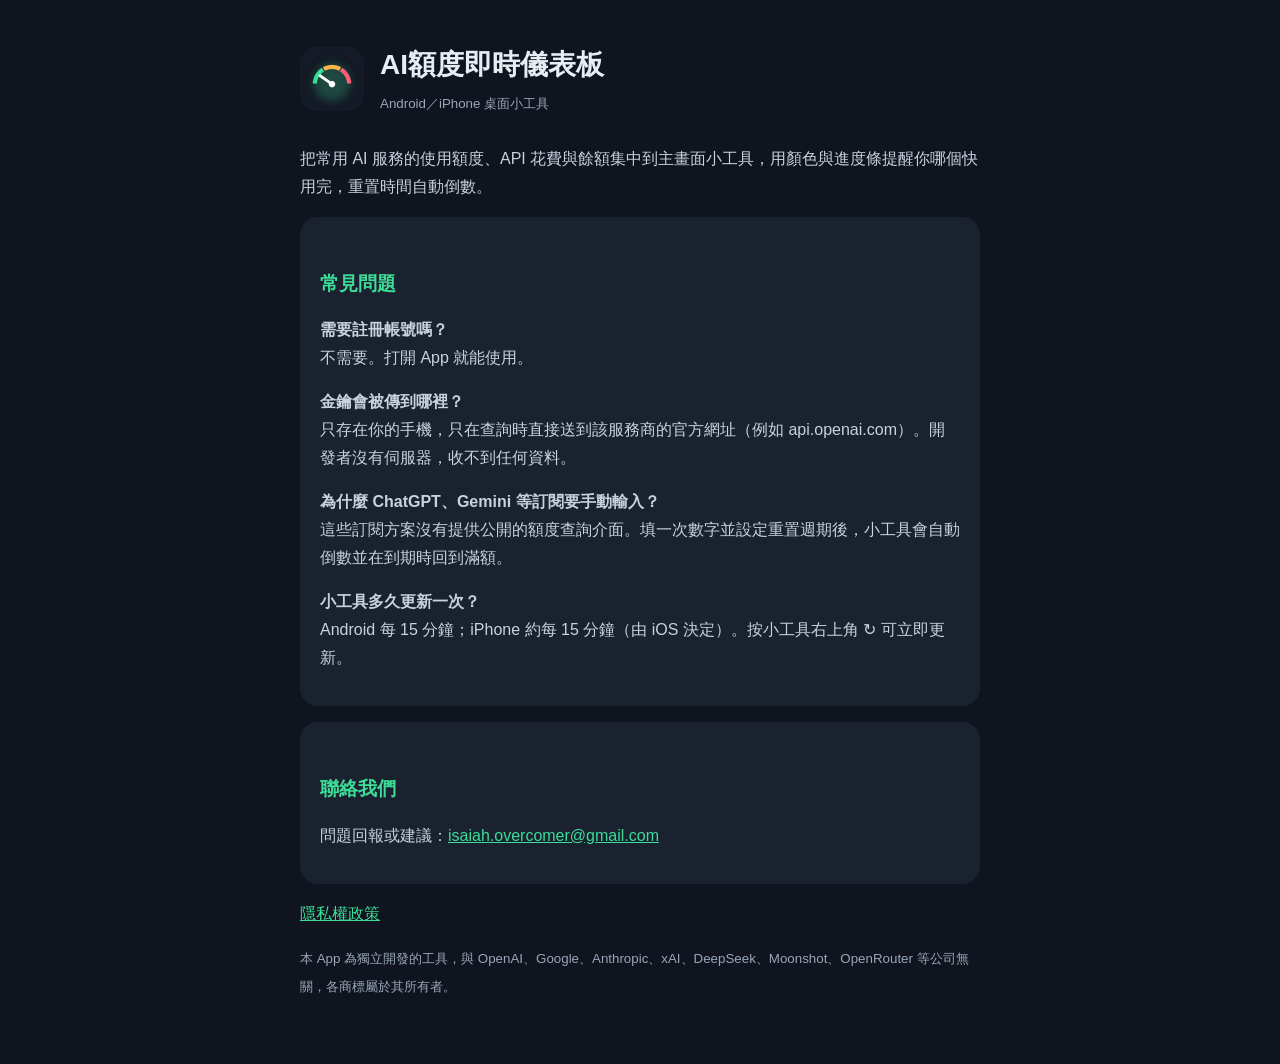
==== index.html @ acc5f18b "支援頁與隱私權政策" ====
<!DOCTYPE html>
<html lang="zh-Hant"><head><meta charset="utf-8"><meta name="viewport" content="width=device-width,initial-scale=1">
<title>AI額度即時儀表板｜支援</title><link rel="stylesheet" href="style.css"></head>
<body><main>
<header><img src="icon.png" alt=""><div><h1>AI額度即時儀表板</h1><small>Android／iPhone 桌面小工具</small></div></header>
<p>把常用 AI 服務的使用額度、API 花費與餘額集中到主畫面小工具，用顏色與進度條提醒你哪個快用完，重置時間自動倒數。</p>
<div class="card">
<h2>常見問題</h2>
<p><b>需要註冊帳號嗎？</b><br>不需要。打開 App 就能使用。</p>
<p><b>金鑰會被傳到哪裡？</b><br>只存在你的手機，只在查詢時直接送到該服務商的官方網址（例如 api.openai.com）。開發者沒有伺服器，收不到任何資料。</p>
<p><b>為什麼 ChatGPT、Gemini 等訂閱要手動輸入？</b><br>這些訂閱方案沒有提供公開的額度查詢介面。填一次數字並設定重置週期後，小工具會自動倒數並在到期時回到滿額。</p>
<p><b>小工具多久更新一次？</b><br>Android 每 15 分鐘；iPhone 約每 15 分鐘（由 iOS 決定）。按小工具右上角 ↻ 可立即更新。</p>
</div>
<div class="card"><h2>聯絡我們</h2><p>問題回報或建議：<a href="mailto:isaiah.overcomer@gmail.com">isaiah.overcomer@gmail.com</a></p></div>
<p><a href="privacy.html">隱私權政策</a></p>
<small>本 App 為獨立開發的工具，與 OpenAI、Google、Anthropic、xAI、DeepSeek、Moonshot、OpenRouter 等公司無關，各商標屬於其所有者。</small>
</main></body></html>
---- style.css ----
:root{--bg:#0F141E;--s:#1A2230;--t:#E8ECF3;--sub:#9AA6B8;--a:#3DDC97}
*{box-sizing:border-box}body{margin:0;background:var(--bg);color:var(--t);font:16px/1.75 -apple-system,"PingFang TC","Noto Sans TC","Microsoft JhengHei",sans-serif}
main{max-width:720px;margin:0 auto;padding:40px 20px 64px}
header{display:flex;gap:16px;align-items:center;margin-bottom:28px}header img{width:64px;height:64px;border-radius:16px}
h1{font-size:28px;margin:0}h2{font-size:19px;margin:32px 0 8px;color:var(--a)}p,li{color:#C9D1DD}
.card{background:var(--s);border-radius:18px;padding:18px 20px;margin:16px 0}a{color:var(--a)}small{color:var(--sub)}
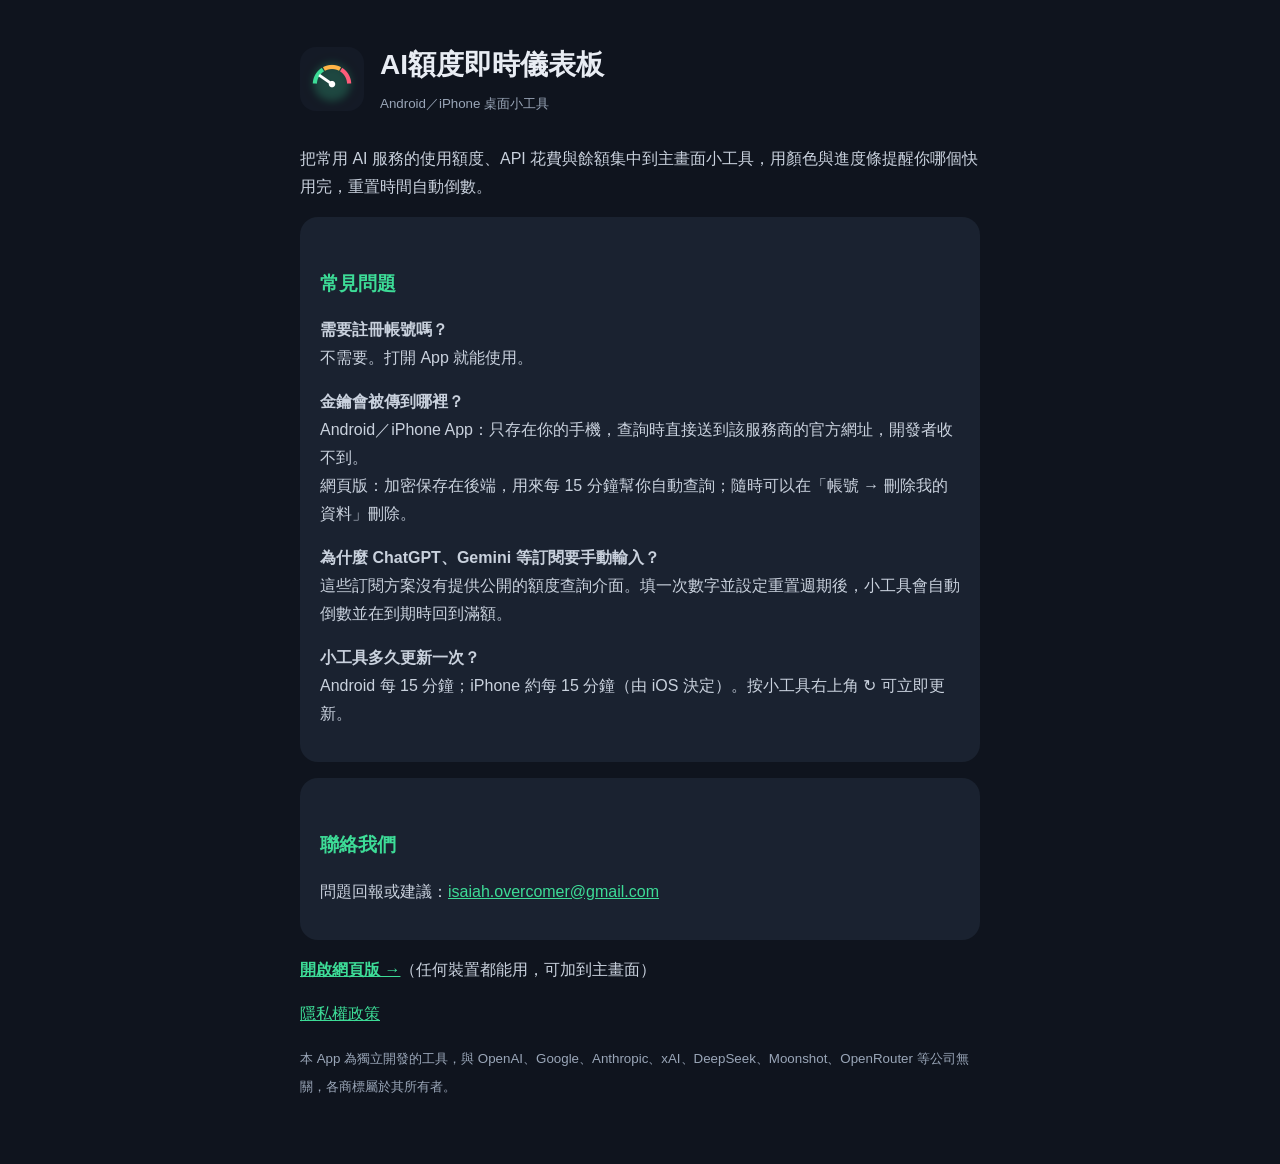
==== commit cec61ca4: "網頁版上線（app/）、後端程式（backend/Code.gs）、隱私權政策加入網頁版 Co-Authored-By: Claude Opus 5.5 <noreply@anthropic.com>" ====
--- a/index.html
+++ b/index.html
@@ -7,11 +7,12 @@
 <div class="card">
 <h2>常見問題</h2>
 <p><b>需要註冊帳號嗎？</b><br>不需要。打開 App 就能使用。</p>
-<p><b>金鑰會被傳到哪裡？</b><br>只存在你的手機，只在查詢時直接送到該服務商的官方網址（例如 api.openai.com）。開發者沒有伺服器，收不到任何資料。</p>
+<p><b>金鑰會被傳到哪裡？</b><br>Android／iPhone App：只存在你的手機，查詢時直接送到該服務商的官方網址，開發者收不到。<br>網頁版：加密保存在後端，用來每 15 分鐘幫你自動查詢；隨時可以在「帳號 → 刪除我的資料」刪除。</p>
 <p><b>為什麼 ChatGPT、Gemini 等訂閱要手動輸入？</b><br>這些訂閱方案沒有提供公開的額度查詢介面。填一次數字並設定重置週期後，小工具會自動倒數並在到期時回到滿額。</p>
 <p><b>小工具多久更新一次？</b><br>Android 每 15 分鐘；iPhone 約每 15 分鐘（由 iOS 決定）。按小工具右上角 ↻ 可立即更新。</p>
 </div>
 <div class="card"><h2>聯絡我們</h2><p>問題回報或建議：<a href="mailto:isaiah.overcomer@gmail.com">isaiah.overcomer@gmail.com</a></p></div>
+<p><a href="app/"><b>開啟網頁版 →</b></a>（任何裝置都能用，可加到主畫面）</p>
 <p><a href="privacy.html">隱私權政策</a></p>
 <small>本 App 為獨立開發的工具，與 OpenAI、Google、Anthropic、xAI、DeepSeek、Moonshot、OpenRouter 等公司無關，各商標屬於其所有者。</small>
 </main></body></html>
